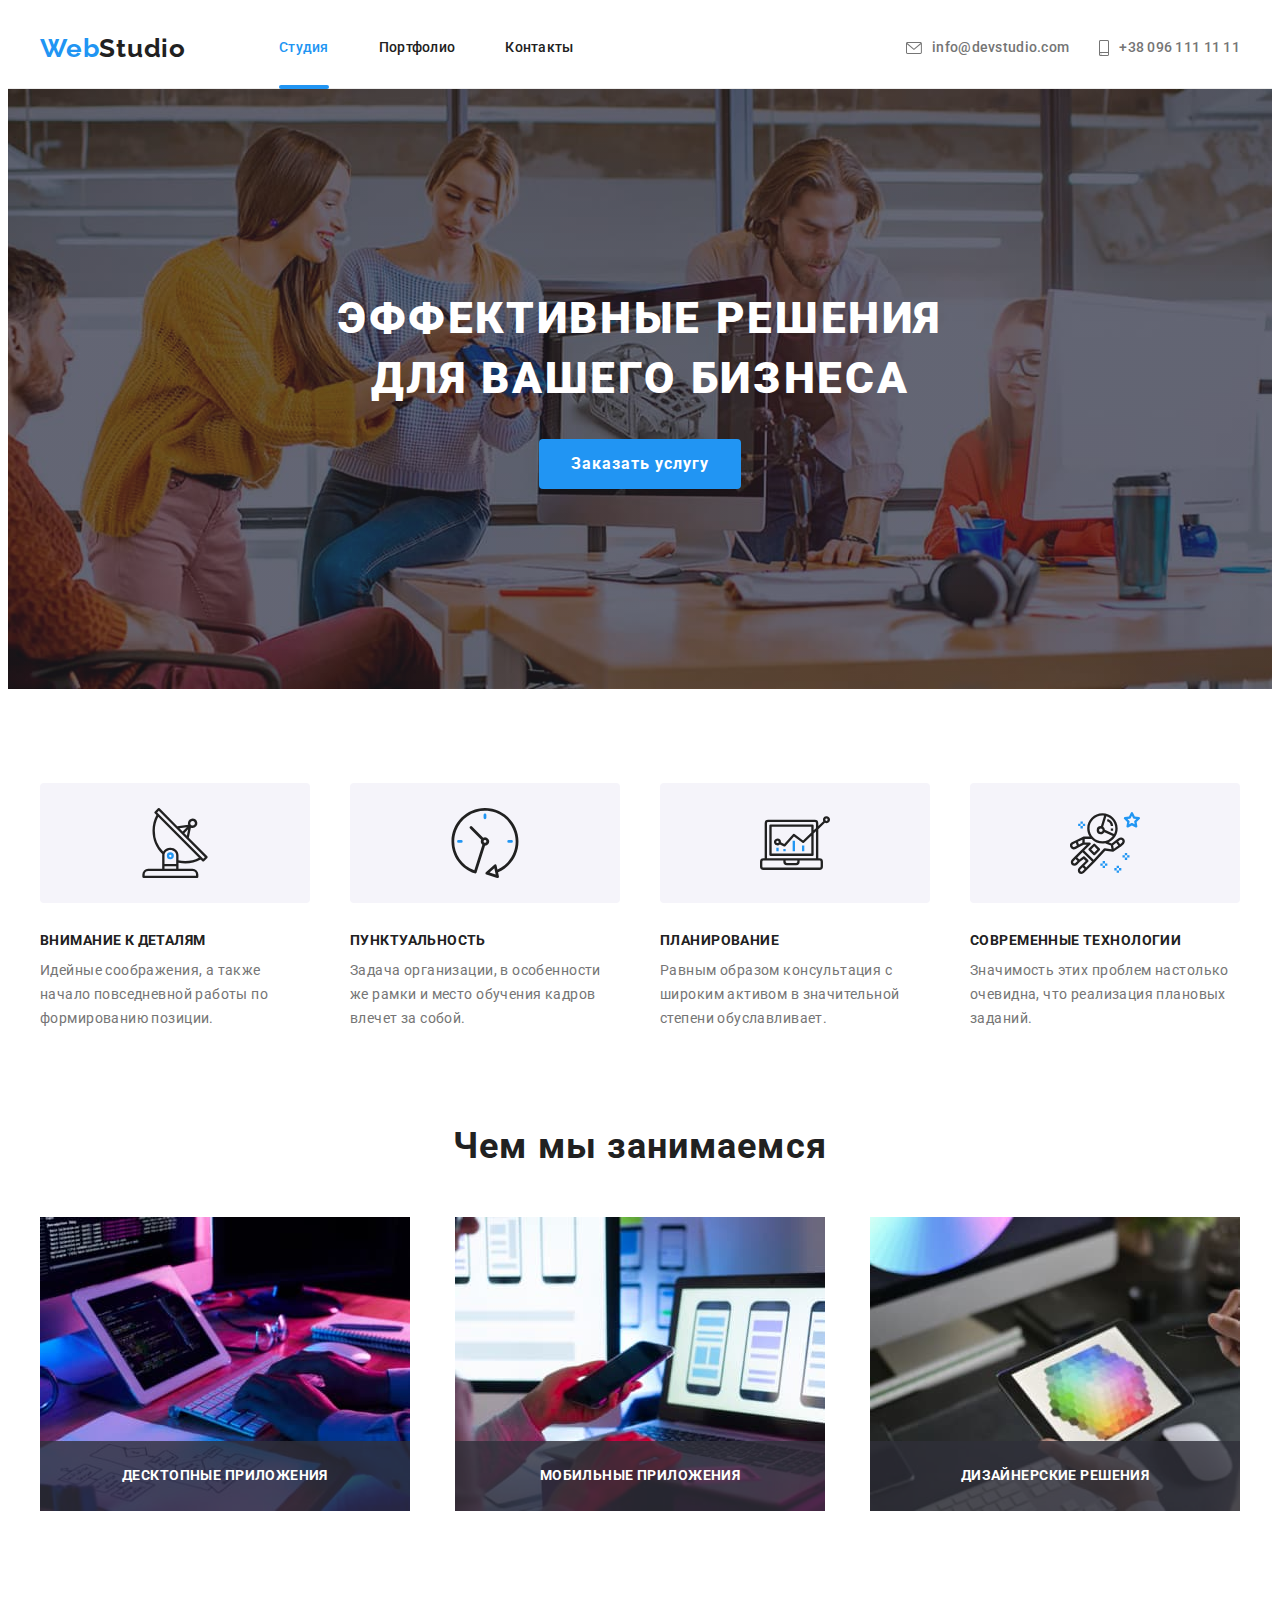
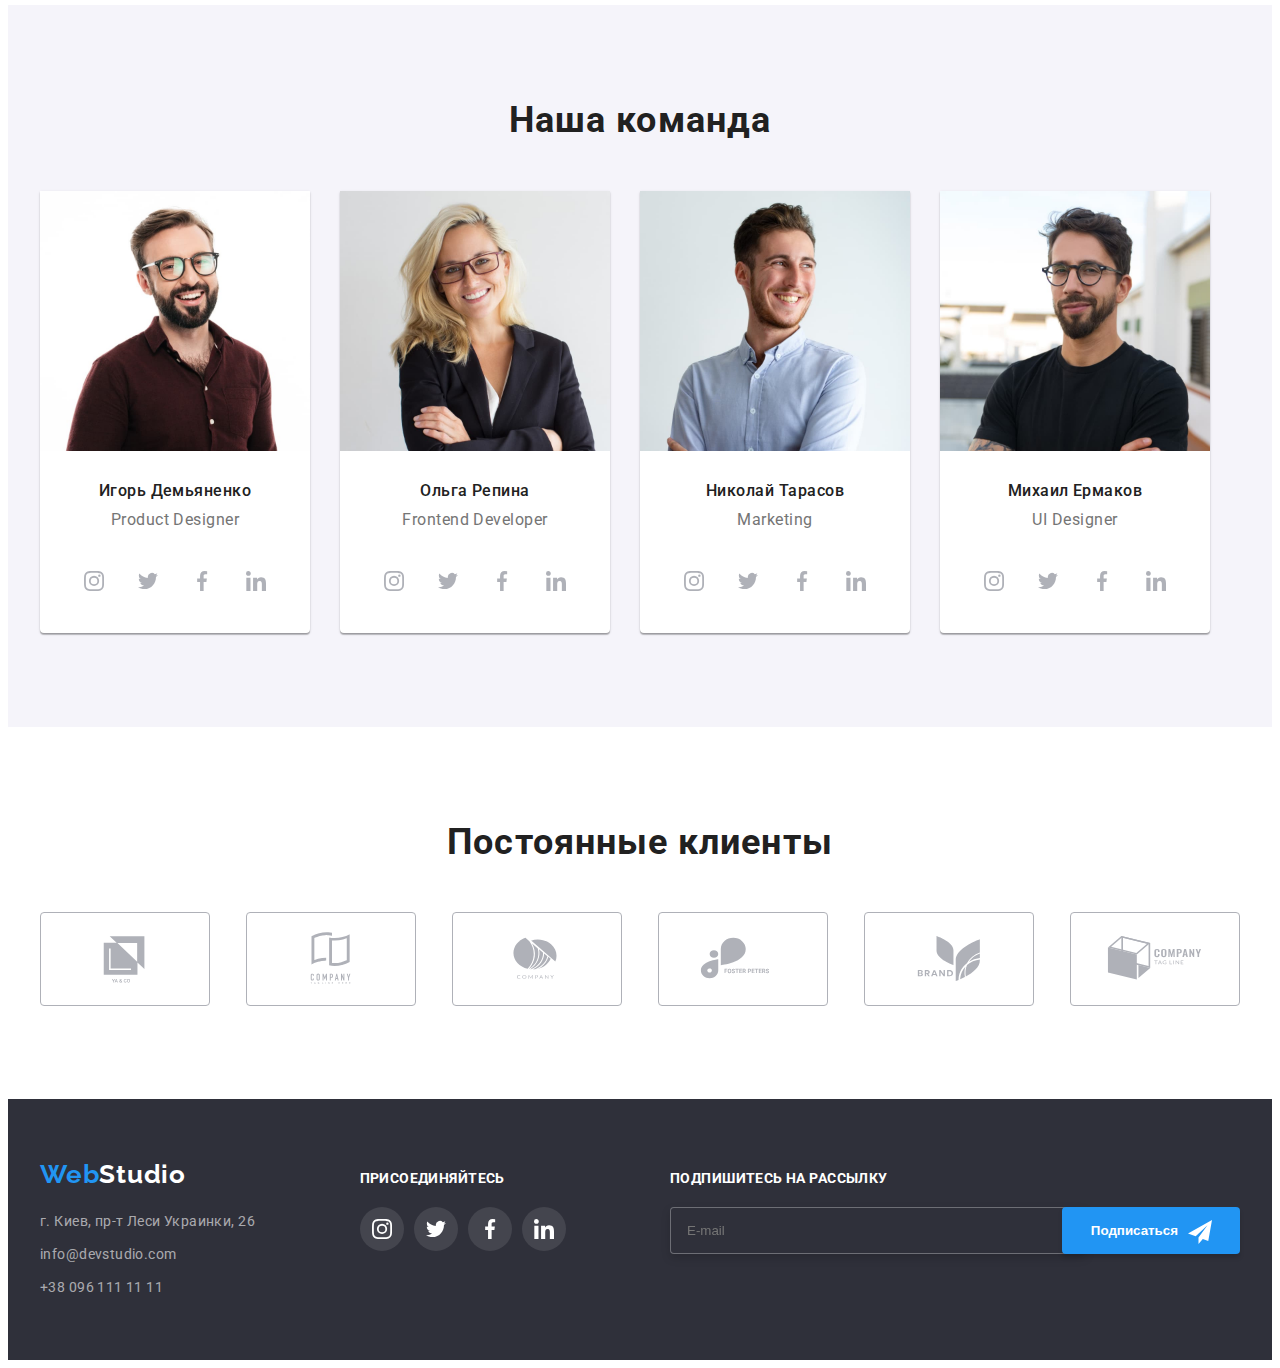
==== index.html @ b19ffd32 "часть дз-7 html в бэм" ====
<!DOCTYPE html>
<html lang="ru">
  <head>
    <meta charset="UTF-8" />
    <meta http-equiv="X-UA-Compatible" content="IE=edge" />
    <meta name="viewport" content="width=device-width, initial-scale=1.0" />
    <link rel="preconnect" href="https://fonts.googleapis.com" />
    <link rel="preconnect" href="https://fonts.gstatic.com" crossorigin />
    <link
      href="https://fonts.googleapis.com/css2?family=Raleway:wght@700&family=Roboto:wght@400;500;700;900&display=swap"
      rel="stylesheet"
    />
    <title>goit-markup-hw-06</title>
    <link
      rel="stylesheet"
      href="https://cdnjs.cloudflare.com/ajax/libs/modern-normalize/1.1.0/modern-normalize.min.css"
      integrity="sha512-wpPYUAdjBVSE4KJnH1VR1HeZfpl1ub8YT/NKx4PuQ5NmX2tKuGu6U/JRp5y+Y8XG2tV+wKQpNHVUX03MfMFn9Q=="
      crossorigin="anonymous"
      referrerpolicy="no-referrer"
    />
    <link rel="stylesheet" href="./css/style.css" />
  </head>
  <body class="site-body">
    <header class="page-header">
      <div class="container page-header__container">
        <nav class="nav">
          <a class="logo link-style" href="./index.html">
            <span class="logo__text">Web</span>Studio</a
          >
          <ul class="nav__list list-style">
            <li class="nav__item">
              <a
                class="nav__link link-style nav__link--current"
                href="./index.html"
                >Студия</a
              >
            </li>
            <li class="nav__item">
              <a class="nav__link link-style" href="./portfolio.html"
                >Портфолио</a
              >
            </li>
            <li class="nav__item">
              <a class="nav__link link-style" href="#">Контакты</a>
            </li>
          </ul>
        </nav>
        <ul class="nav__list list-style nav-contacts">
          <li class="nav-contacts__item">
            <a
              class="nav-contacts__link link-style"
              href="mailto:info@devstudio.com"
              ><svg class="nav-contacts__icon" width="16" height="12">
                <use href="./images/icons.svg#envelope"></use></svg
              >info@devstudio.com</a
            >
          </li>
          <li class="nav-contacts__item">
            <a class="nav-contacts__link link-style" href="tel:+380961111111"
              ><svg class="nav-contacts__icon" width="10" height="16">
                <use href="./images/icons.svg#smartphone"></use></svg
              >+38 096 111 11 11</a
            >
          </li>
        </ul>
      </div>
    </header>
    <main>
      <!-- hero -->
      <section class="hero">
        <div class="container">
          <h1 class="hero__title">эффективные решения для вашего бизнеса</h1>
          <button class="hero__button" type="button" data-modal-open>
            Заказать услугу
          </button>
        </div>
      </section>
      <!-- чем мы занимаемся -->
      <section class="work">
        <div class="container">
          <h2 hidden>Наши преимущества</h2>
          <ul class="work__list list-style">
            <li class="work__item">
              <div class="work__wrapper">
                <svg width="70" height="70">
                  <use href="./images/icons.svg#antenna"></use>
                </svg>
              </div>
              <h3 class="work__title">Внимание к деталям</h3>
              <p class="work__subtitle">
                Идейные соображения, а также начало повседневной работы по
                формированию позиции.
              </p>
            </li>
            <li class="work__item">
              <div class="work__wrapper">
                <svg width="70" height="70">
                  <use href="./images/icons.svg#clock"></use>
                </svg>
              </div>
              <h3 class="work__title">Пунктуальность</h3>
              <p class="work__subtitle">
                Задача организации, в особенности же рамки и место обучения
                кадров влечет за собой.
              </p>
            </li>
            <li class="work__item">
              <div class="work__wrapper">
                <svg width="70" height="70">
                  <use href="./images/icons.svg#diagram"></use>
                </svg>
              </div>
              <h3 class="work__title">Планирование</h3>
              <p class="work__subtitle">
                Равным образом консультация с широким активом в значительной
                степени обуславливает.
              </p>
            </li>
            <li class="work__item">
              <div class="work__wrapper">
                <svg width="70" height="70">
                  <use href="./images/icons.svg#astronaut"></use>
                </svg>
              </div>
              <h3 class="work__title">Современные технологии</h3>
              <p class="work__subtitle">
                Значимость этих проблем настолько очевидна, что реализация
                плановых заданий.
              </p>
            </li>
          </ul>
        </div>
      </section>
      <!-- спецификация -->
      <section class="specification">
        <div class="container">
          <h2 class="specification__title">Чем мы занимаемся</h2>
          <ul class="specification__list list-style">
            <li class="specification__item">
              <img class="picture"
                src="./images/what-are-we-doing-1.jpg"
                alt="рабочий-процесс-1"
              />
              <div class="specification__holder">
                <h3 class="specification__desc">Десктопные приложения</h3>
              </div>
            </li>
            <li class="specification__item">
              <img class="picture"
                src="./images/what-are-we-doing-2.jpg"
                alt="рабочий-процесс-2"
              />
              <div class="specification__holder">
                <h3 class="specification__desc">Мобильные приложения</h3>
              </div>
            </li>
            <li class="specification__item">
              <img class="picture"
                src="./images/what-are-we-doing-3.jpg"
                alt="рабочий-процесс-3"
              />
              <div class="specification__holder">
                <h3 class="specification__desc">Дизайнерские решения</h3>
              </div>
            </li>
          </ul>
        </div>
      </section>
      <!-- наша команда -->
      <section class="team">
        <div class="container">
          <h2 class="team__title">Наша команда</h2>
          <ul class="team__list list-style">
            <li class="team__item">
              <div class="employee-card">
                <img class="picture" src="./images/our-team-1.jpg" alt="сотрудник-1" />
                <h3 class="employee__title">Игорь Демьяненко</h3>
                <p class="employee__desc" lang="en">Product Designer</p>
                <ul class="social employee-card__social list-style">
                  <li class="social__box">
                    <a class="social__link" href="#">
                      <svg class="social__icon" width="20" height="20">
                        <use href="./images/icons.svg#instagram"></use>
                      </svg>
                    </a>
                  </li>
                  <li class="social__box">
                    <a class="social__link" href="">
                      <svg class="social__icon" width="20" height="20">
                        <use href="./images/icons.svg#twitter"></use>
                      </svg>
                    </a>
                  </li>
                  <li class="social__box">
                    <a class="social__link" href="">
                      <svg class="social__icon" width="20" height="20">
                        <use href="./images/icons.svg#facebook"></use>
                      </svg>
                    </a>
                  </li>
                  <li class="social__box">
                    <a class="social__link" href="">
                      <svg class="social__icon" width="20" height="20">
                        <use href="./images/icons.svg#linkedin"></use>
                      </svg>
                    </a>
                  </li>
                </ul>
              </div>
            </li>
            <li class="team__item">
              <div class="employee-card">
                <img class="picture" src="./images/our-team-2.jpg" alt="сотрудник-2" />
                <h3 class="employee__title">Ольга Репина</h3>
                <p class="employee__desc" lang="en">Frontend Developer</p>
                <ul class="social employee-card__social list-style">
                  <li class="social__box">
                    <a class="social__link" href="#">
                      <svg class="social__icon" width="20" height="20">
                        <use href="./images/icons.svg#instagram"></use>
                      </svg>
                    </a>
                  </li>
                  <li class="social__box">
                    <a class="social__link" href="">
                      <svg class="social__icon" width="20" height="20">
                        <use href="./images/icons.svg#twitter"></use>
                      </svg>
                    </a>
                  </li>
                  <li class="social__box">
                    <a class="social__link" href="">
                      <svg class="social__icon" width="20" height="20">
                        <use href="./images/icons.svg#facebook"></use>
                      </svg>
                    </a>
                  </li>
                  <li class="social__box">
                    <a class="social__link" href="">
                      <svg class="social__icon" width="20" height="20">
                        <use href="./images/icons.svg#linkedin"></use>
                      </svg>
                    </a>
                  </li>
                </ul>
              </div>
            </li>
            <li class="team__item">
              <div class="employee-card">
                <img class="picture" src="./images/our-team-3.jpg" alt="сотрудник-3" />
                <h3 class="employee__title">Николай Тарасов</h3>
                <p class="employee__desc" lang="en">Marketing</p>
                <ul class="social employee-card__social list-style">
                  <li class="social__box">
                    <a class="social__link" href="#">
                      <svg class="social__icon" width="20" height="20">
                        <use href="./images/icons.svg#instagram"></use>
                      </svg>
                    </a>
                  </li>
                  <li class="social__box">
                    <a class="social__link" href="">
                      <svg class="social__icon" width="20" height="20">
                        <use href="./images/icons.svg#twitter"></use>
                      </svg>
                    </a>
                  </li>
                  <li class="social__box">
                    <a class="social__link" href="">
                      <svg class="social__icon" width="20" height="20">
                        <use href="./images/icons.svg#facebook"></use>
                      </svg>
                    </a>
                  </li>
                  <li class="social__box">
                    <a class="social__link" href="">
                      <svg class="social__icon" width="20" height="20">
                        <use href="./images/icons.svg#linkedin"></use>
                      </svg>
                    </a>
                  </li>
                </ul>
              </div>
            </li>
            <li class="team__item">
              <div class="employee-card">
                <img class="picture" src="./images/our-team-4.jpg" alt="сотрудник-4" />
                <h3 class="employee__title">Михаил Ермаков</h3>
                <p class="employee__desc" lang="en">UI Designer</p>
                <ul class="social employee-card__social list-style">
                  <li class="social__box">
                    <a class="social__link" href="#">
                      <svg class="social__icon" width="20" height="20">
                        <use href="./images/icons.svg#instagram"></use>
                      </svg>
                    </a>
                  </li>
                  <li class="social__box">
                    <a class="social__link" href="">
                      <svg class="social__icon" width="20" height="20">
                        <use href="./images/icons.svg#twitter"></use>
                      </svg>
                    </a>
                  </li>
                  <li class="social__box">
                    <a class="social__link" href="">
                      <svg class="social__icon" width="20" height="20">
                        <use href="./images/icons.svg#facebook"></use>
                      </svg>
                    </a>
                  </li>
                  <li class="social__box">
                    <a class="social__link" href="">
                      <svg class="social__icon" width="20" height="20">
                        <use href="./images/icons.svg#linkedin"></use>
                      </svg>
                    </a>
                  </li>
                </ul>
              </div>
            </li>
          </ul>
        </div>
      </section>
      <section class="clients">
        <div class="container">
          <h2 class="clients__title">Постоянные клиенты</h2>
          <ul class="clients__list list-style">
            <li class="clients__logo">
              <a href="" class="clients__link link">
                <svg width="106" height="60">
                  <use href="./images/icons.svg#Logo-ya_and_co"></use>
                </svg>
              </a>
            </li>
            <li class="clients__logo">
              <a href="" class="clients__link link">
                <svg width="106" height="60">
                  <use href="./images/icons.svg#Logo-tagline_here"></use>
                </svg>
              </a>
            </li>
            <li class="clients__logo">
              <a href="" class="clients__link link">
                <svg width="106" height="60">
                  <use href="./images/icons.svg#Logo-company"></use>
                </svg>
              </a>
            </li>
            <li class="clients__logo">
              <a href="" class="clients__link link">
                <svg width="106" height="60">
                  <use href="./images/icons.svg#Logo-foster_peters"></use>
                </svg>
              </a>
            </li>
            <li class="clients__logo">
              <a href="" class="clients__link link">
                <svg width="106" height="60">
                  <use href="./images/icons.svg#Logo-brand"></use>
                </svg>
              </a>
            </li>
            <li class="clients__logo">
              <a href="" class="clients__link link">
                <svg width="106" height="60">
                  <use href="./images/icons.svg#Logo-tag_line"></use>
                </svg>
              </a>
            </li>
          </ul>
        </div>
      </section>
    </main>
    <footer class="page-footer">
      <div class="container">
        <ul class="footer-list-grid list-style">
          <li>
            <a
              class="logo page-footer__logo logo--color-white link-style"
              href="./index.html"
              ><span class="logo__text">Web</span>Studio</a
            >
            <address>
              <ul class="contact-inform list-style">
                <li class="contact-inform__item">
                  <a class="contact-inform__link link-style" href="#"
                    >г. Киев, пр-т Леси Украинки, 26</a
                  >
                </li>
                <li class="contact-inform__item">
                  <a
                    class="contact-inform__link link-style"
                    href="mailto:info@devstudio.com"
                    >info@devstudio.com</a
                  >
                </li>
                <li class="contact-inform__item">
                  <a
                    class="contact-inform__link link-style"
                    href="tel:+380961111111"
                    >+38 096 111 11 11</a
                  >
                </li>
              </ul>
            </address>
          </li>
          <li>
            <div class="social-cell">
              <div class="social-cell__desc">Присоединяйтесь</div>
              <ul class="social list-style">
                <li class="social__item">
                  <a
                    href=""
                    class="social__link social__icon--color-hover link-style"
                  >
                    <svg class="social__icon" width="20" height="20">
                      <use href="./images/icons.svg#instagram"></use>
                    </svg>
                  </a>
                </li>
                <li class="social__item">
                  <a
                    href=""
                    class="social__link social__icon--color-hover link-style"
                  >
                    <svg class="social__icon" width="20" height="20">
                      <use href="./images/icons.svg#twitter"></use>
                    </svg>
                  </a>
                </li>
                <li class="social__item">
                  <a
                    href=""
                    class="social__link social__icon--color-hover link-style"
                  >
                    <svg class="social__icon" width="20" height="20">
                      <use href="./images/icons.svg#facebook"></use>
                    </svg>
                  </a>
                </li>
                <li class="social__item">
                  <a
                    href=""
                    class="social__link social__icon--color-hover link-style"
                  >
                    <svg class="social__icon" width="20" height="20">
                      <use href="./images/icons.svg#linkedin"></use>
                    </svg>
                  </a>
                </li>
              </ul>
            </div>
          </li>
          <li>
            <div class="subscribe-news">
              <div class="subscribe-news__desc">Подпишитесь на рассылку</div>
              <form class="form subscribe-news__form" autocomplete="off">
                <div class="form__thumb">
                  <input
                    class="form__field"
                    type="email"
                    name="email"
                    id="user-email"
                    placeholder="E-mail"
                  />
                  <label for="user-email"></label>
                </div>
                <button class="form__btn" type="submit">
                  Подписаться
                  <svg class="form__icon" width="24" height="24">
                    <use href="./images/icons.svg#icon-send"></use>
                  </svg>
                </button>
              </form>
            </div>
          </li>
        </ul>
      </div>
    </footer>
    <div class="backdrop is-hidden" data-modal>
      <div class="modal">
        <button class="btn modal__btn" type="button" data-modal-close>
          <svg class="btn__icon">
            <use href="./images/icons.svg#vector"></use>
          </svg>
        </button>
        <form>
          <h2 class="modal__title">Оставьте свои данные, мы вам перезвоним</h2>
          <div class="modal__thumb">
            <input
              class="modal__field"
              id="user-name"
              type="text"
              name="user-name"
            />
            <label class="modal__label" for="user-name"
              >Имя<svg class="modal__icon" width="18" height="18">
                <use href="./images/icons.svg#icon-for-user-name"></use></svg
            ></label>
          </div>
          <div class="modal__thumb">
            <input
              class="modal__field"
              id="namber-tel"
              type="tel"
              name="namber-tel"
            />
            <label class="modal__label" for="namber-tel"
              >Телефон<svg class="modal__icon" width="18" height="18">
                <use href="./images/icons.svg#icon-phone"></use></svg
            ></label>
          </div>
          <div class="modal__thumb">
            <input
              class="modal__field"
              id="email-post"
              type="email"
              name="email-post"
            />
            <label class="modal__label" for="email-post"
              >Почта<svg class="modal__icon" width="18" height="18">
                <use href="./images/icons.svg#user-email"></use></svg
            ></label>
          </div>
          <div class="modal__thumb">
            <textarea
              class="modal__textarea"
              name="user-review"
              id="user-review"
              placeholder="Введите текст"
            ></textarea>
            <label class="modal__label" for="user-review">Комментарий</label>
          </div>
          <div class="signing-agreement">
            <input
              class="signing-agreement__field visually-hidden"
              type="checkbox"
              name="agreement"
              value="agreement"
              id="agreement"
            />
            <label class="signing-agreement__label" for="agreement">
              <svg class="signing-agreement__icon" width="16" height="15">
                <use href="./images/icons.svg#icon-check"></use></svg
              >Соглашаюсь с рассылкой и принимаю
              <a class="signing-agreement__link" href="./index.html"
                >Условия договора</a
              >
            </label>
          </div>
          <div class="modal__row">
            <button class="btn-submit" type="submit">Отправить</button>
          </div>
        </form>
      </div>
    </div>
    <script src="./js/modal.js"></script>
  </body>
</html>
---- css/style.css ----
:root {
  --secondary-font-color: #ffffff;
  --link-font-color: #afb1b8;
  --primary-font-color: #212121;
  --secondary-color-interactive-elements: #2195f3;
  --additional-font-color: #757575;
  --primary-background-color: #ffffff;
  --hero-background-color: #2f303a;
  --footer-background-color: #2f303a;
  --mane-background-secondary-color: #f5f4fa;
}

.site-body {
  font-family: "roboto", "sans-serif";
  color: var(--primary-font-color);
}
.picture {
  display: block;
  width: 100%;
  height: auto;
}

.list-style {
  list-style: none;
  margin: 0;
  padding-left: 0;
}
.link-style {
  color: var(--primary-font-color);
  text-decoration: none;
  font-style: normal;
}
.container {
  max-width: 1200px;
  padding: 0 15px 0 15px;
  margin: 0 auto 0 auto;
}
.visually-hidden {
  position: absolute;
  white-space: nowrap;
  width: 1px;
  height: 1px;
  overflow: hidden;
  border: 0;
  padding: 0;
  clip: rect(0 0 0 0);
  clip-path: inset(50%);
  margin: -1px;
}
/*-------------------- шапка сайта ------------------*/
.page-header {
  background-color: var(--primary-background-color);
  border-bottom: 1px solid #ececec;
}
.page-header__container {
  display: flex;
  align-items: center;
}
.nav {
  display: flex;
  align-items: center;
  margin: 0 auto 0 0;
}
.logo {
  font-family: "Raleway";
  font-weight: 700;
  font-size: 26px;
  line-height: 1.19;
  letter-spacing: 0.03em;
  margin: 0 93px 0 0;
}
.logo__text {
  color: var(--secondary-color-interactive-elements);
}
.nav__list {
  display: flex;
}
.nav__item {
  margin: 0 50px 0 0;
}
.nav-item:last-child {
  margin: 0;
}
.nav__link {
  display: block;
  font-weight: 500;
  font-size: 14px;
  line-height: 1.14;
  letter-spacing: 0.02em;
  padding: 32px 0 32px 0;
  transition: color 250ms cubic-bezier(0.4, 0, 0.2, 1);
}
.nav__link:hover,
.nav__link:focus {
  color: var(--secondary-color-interactive-elements);
}
.nav__link--current {
  position: relative;
  color: var(--secondary-color-interactive-elements);
}
.nav__link--current::after {
  display: block;
  content: "";
  position: absolute;
  bottom: -1px;
  left: 0;
  width: 100%;
  height: 4px;
  border-radius: 2px;
  background-color: var(--secondary-color-interactive-elements);
}
.nav-contacts__item {
  color: var(--additional-font-color);
  margin: 0 30px 0 0;
  cursor: pointer;
}
.nav-contacts__item:last-child {
  margin: 0;
}
.nav-contacts__link {
  display: flex;
  align-items: center;
  color: currentColor;
  fill: currentColor;
  font-weight: 500;
  font-size: 14px;
  line-height: 1.14;
  letter-spacing: 0.02em;
  padding: 32px 0 32px 0;
  transition: color 250ms cubic-bezier(0.4, 0, 0.2, 1);
}
.nav-contacts__link:hover,
.nav-contacts__link:focus {
  color: var(--secondary-color-interactive-elements);
}
.nav-contacts__icon {
  display: block;
  fill: currentColor;
  margin: 0 10px 0 0;
}
/*-------------------- hero ------------------*/

.hero {
  margin: 0 auto;
  max-width: 1600px;
  color: var(--secondary-font-color);
  background-color: var(--hero-background-color);
  background-image: linear-gradient(
      to right,
      rgba(47, 48, 58, 0.4),
      rgba(47, 48, 58, 0.4)
    ),
    url(../images/header-Img.jpg);
  background-position: center;
  padding: 200px 0 200px 0;
  text-align: center;
}
.hero__title {
  font-weight: 900;
  font-size: 44px;
  line-height: 1.36;
  letter-spacing: 0.06em;
  text-transform: uppercase;
  max-width: 696px;
  margin: 0 auto 30px auto;
}
.hero__button {
  color: var(--secondary-font-color);
  background-color: var(--secondary-color-interactive-elements);
  font-family: inherit;
  font-weight: 700;
  font-size: 16px;
  line-height: 1.88;
  text-align: center;
  letter-spacing: 0.06em;
  cursor: pointer;
  display: inline-block;
  min-height: 50px;
  padding: 10px 32px 10px 32px;
  border: var(--secondary-color-interactive-elements);
  border-radius: 4px;
}
/*-------------------- work ------------------*/
.work {
  padding: 94px 0 94px 0;
}
.work__list {
  display: flex;
  justify-content: space-between;
}
.work__item {
  width: 270px;
}
.work__wrapper {
  display: flex;
  justify-content: center;
  align-items: center;
  background-color: var(--mane-background-secondary-color);
  width: 270px;
  height: 120px;
  border-radius: 4px;
  margin: 0 0 30px 0;
}
.work__title {
  font-size: 14px;
  line-height: 1.14;
  letter-spacing: 0.03em;
  text-transform: uppercase;
  margin: 0 0 10px 0;
}
.work__subtitle {
  color: var(--additional-font-color);
  font-size: 14px;
  line-height: 1.71;
  letter-spacing: 0.03em;
  margin: 0;
}
/*-------------------- specification ------------------*/
.specification {
  padding: 0 0 94px 0;
}

.specification__title {
  font-size: 36px;
  line-height: 1.17;
  text-align: center;
  letter-spacing: 0.03em;
  margin: 0 0 50px 0;
}
.specification__list {
  display: flex;
  justify-content: space-between;
}
.specification__item {
  position: relative;
}
.specification__holder {
  display: flex;
  justify-content: center;
  align-items: center;
  position: absolute;
  bottom: 0;
  left: 0;
  width: 100%;
  height: 70px;
  background-color: rgba(47, 48, 58, 0.8);
}
.specification__desc {
  margin: 0;
  font-size: 14px;
  line-height: 1.14;
  text-align: center;
  letter-spacing: 0.03em;
  text-transform: uppercase;
  color: var(--secondary-font-color);
}
/*-------------------- team ------------------*/
.team {
  background-color: var(--mane-background-secondary-color);
  padding: 94px 0 94px 0;
}
.team__title {
  font-size: 36px;
  line-height: 1.17;
  text-align: center;
  letter-spacing: 0.03em;
  margin: 0 0 50px 0;
}
.team__list {
  display: flex;
}
.team__item {
  margin: 0 30px 0 0;
}
.team__item:last-child {
  margin: 0;
}
.employee-card {
  background-color: var(--primary-background-color);
  max-width: 270px;
  box-shadow: 0px 1px 3px rgba(0, 0, 0, 0.12), 0px 1px 1px rgba(0, 0, 0, 0.14),
    0px 2px 1px rgba(0, 0, 0, 0.2);
  border-radius: 0px 0px 4px 4px;
}
.employee__title {
  font-weight: 500;
  font-size: 16px;
  line-height: 1.19;
  text-align: center;
  letter-spacing: 0.03em;
  margin: 0 0 10px 0;
  padding: 30px 0 0 0;
}
.employee__desc {
  color: var(--additional-font-color);
  font-size: 16px;
  line-height: 1.19;
  text-align: center;
  letter-spacing: 0.03em;
  margin: 0;
  padding: 0 0 30px 0;
}
.employee-card__social {
  justify-content: center;
  align-items: center;
  display: flex;
  padding: 0 0 30px 0;
}
.social__box {
  justify-content: center;
  align-items: center;
  display: flex;
  margin: 0 10px 0 0;
  width: 44px;
  height: 44px;
  border-radius: 50%;
}
.social__box:last-child {
  margin: 0;
}
.social__link {
  fill: var(--link-font-color);
  width: 100%;
  height: 100%;
  display: flex;
  align-items: center;
  justify-content: center;
  border-radius: 50%;
  transition: fill 250ms cubic-bezier(0.4, 0, 0.2, 1),
    background-color 250ms cubic-bezier(0.4, 0, 0.2, 1);
}
.social__link:hover,
.social__link:focus {
  fill: var(--secondary-font-color);
  background-color: var(--secondary-color-interactive-elements);
}
.social__icon {
  display: block;
}
.social__icon--color-hover {
  fill: var(--secondary-font-color);
  background-color: rgba(255, 255, 255, 0.1);
}
/*-------------------- clients ------------------*/
.clients {
  padding: 94px 0 94px 0;
}
.clients__title {
  font-size: 36px;
  line-height: 1.17;
  text-align: center;
  letter-spacing: 0.03em;
  margin: 0 0 50px 0;
}
.clients__list {
  display: flex;
  justify-content: space-between;
  align-items: center;
}
.clients__logo {
  display: flex;
  justify-content: center;
  align-items: center;
  width: 170px;
  height: 92px;
}
.clients__link {
  display: flex;
  justify-content: center;
  align-items: center;
  width: 100%;
  height: 100%;
  fill: var(--link-font-color);
  border: 1px solid var(--link-font-color);
  border-radius: 4px;
  transition: fill 250ms cubic-bezier(0.4, 0, 0.2, 1),
    border-color 250ms cubic-bezier(0.4, 0, 0.2, 1);
}
.clients__link:hover,
.clients__link:focus {
  fill: var(--secondary-color-interactive-elements);
  border-color: var(--secondary-color-interactive-elements);
}
/*-------------------- footer ------------------*/

.page-footer {
  background-color: var(--footer-background-color);
  padding: 60px 0 60px 0;
}
.footer-list-grid {
  display: flex;
  justify-content: space-between;
  align-items: baseline;
}
.page-footer__logo {
  display: inline-block;
  margin: 0 0 20px 0;
}
.logo--color-white {
  color: var(--secondary-font-color);
}
.contact-inform__item {
  margin: 0 0 9px 0;
}
.contact-inform__item:last-child {
  margin: 0;
}

.contact-inform__link {
  color: rgba(255, 255, 255, 0.6);
  font-family: inherit;
  font-weight: 400;
  font-size: 14px;
  line-height: 1.71;
  letter-spacing: 0.03em;
  transition: color 250ms cubic-bezier(0.4, 0, 0.2, 1);
}
.contact-inform__link:hover,
.contact-inform__link:focus {
  color: var(--secondary-color-interactive-elements);
}
.social-cell__desc {
  display: block;
  font-weight: 700;
  font-size: 14px;
  line-height: 1.14;
  letter-spacing: 0.03em;
  text-transform: uppercase;
  text-align: left;
  margin: 0 0 20px 0;
  color: var(--secondary-font-color);
}
.social {
  display: flex;
}
.social__item {
  justify-content: center;
  align-items: center;
  display: flex;
  margin: 0 10px 0 0;
  width: 44px;
  height: 44px;
}
.social__item:last-child {
  margin: 0;
}
.subscribe-news__desc {
  display: block;
  font-weight: 700;
  font-size: 14px;
  line-height: 1.14;
  letter-spacing: 0.03em;
  text-transform: uppercase;
  text-align: left;
  margin: 0 0 20px 0;
  color: var(--secondary-font-color);
}
.subscribe-news__form {
  justify-content: space-between;
  display: flex;
  width: 570px;
}
.form__thumb {
  position: relative;
  width: 100%;
  margin: 0 10px 0 0;
}
.form__field {
  width: 100%;
  padding: 15px 16px 15px 16px;
  color: var(--secondary-font-color);
  background-color: var(--footer-background-color);
  border: 1px solid rgba(255, 255, 255, 0.3);
  filter: drop-shadow(0px 4px 4px rgba(0, 0, 0, 0.15));
  border-radius: 4px;
}
.form__btn {
  position: relative;
  font-weight: 700;
  line-height: 1.88;
  padding: 10px 62px 10px 29px;
  cursor: pointer;
  color: var(--secondary-font-color);
  background-color: var(--secondary-color-interactive-elements);
  box-shadow: 0px 4px 4px rgba(0, 0, 0, 0.15);
  border: var(--secondary-color-interactive-elements);
  border-radius: 4px;
}
.form__icon {
  position: absolute;
  margin-left: 10px;
  top: 13px;
  right: 28px;
}
/*-------------------- portfolio ------------------*/
.product-grid {
  padding: 94px 0 94px 0;
}
.product-navigation {
  display: flex;
  justify-content: center;
  margin: 0 0 50px 0;
}
.product-navigation__item {
  margin: 0 8px 0 0;
}
.product-navigation__itemt:last-child {
  margin: 0;
}
.product-navigation__btn {
  display: block;
  font-family: inherit;
  font-weight: 500;
  font-size: 16px;
  line-height: 1.62;
  text-align: center;
  letter-spacing: 0.03em;
  cursor: pointer;
  padding: 6px 22px 6px 22px;
  border: var(--mane-background-secondary-color);
  border-radius: 4px;
  transition: color 250ms cubic-bezier(0.4, 0, 0.2, 1),
    background-color 250ms cubic-bezier(0.4, 0, 0.2, 1),
    box-shadow 250ms cubic-bezier(0.4, 0, 0.2, 1);
}
.product-navigation__btn:hover,
.product-navigation__btn:focus {
  color: var(--secondary-font-color);
  background-color: var(--secondary-color-interactive-elements);
  box-shadow: 0px 3px 1px rgba(0, 0, 0, 0.1), 0px 1px 2px rgba(0, 0, 0, 0.08),
    0px 2px 2px rgba(0, 0, 0, 0.12);
}
.card-set {
  display: flex;
  flex-wrap: wrap;
  justify-content: center;
}
.card-set__item {
  width: calc((100% - 2 * 30px) / 3);
  margin: 0 30px 30px 0;
}
.card-set__item:nth-child(3n) {
  margin-right: 0;
}
.card-set__item__link {
  display: block;
  transition: box-shadow 250ms cubic-bezier(0.4, 0, 0.2, 1);
}
.card-set__item__link:hover,
.card-set__item__link:focus {
  box-shadow: 0px 1px 1px rgba(0, 0, 0, 0.12), 0px 4px 4px rgba(0, 0, 0, 0.06),
    1px 4px 6px rgba(0, 0, 0, 0.16);
}
.card-set__overlay {
  position: relative;
  overflow: hidden;
}
.card-set__meta {
  position: absolute;
  bottom: 0;
  left: 0;
  transform: translateY(101%);
  width: 100%;
  height: 100%;
  padding: 63px 24px 63px 24px;
  background-color: rgba(33, 150, 243, 0.9);
  transition: transform 250ms cubic-bezier(0.4, 0, 0.2, 1);
}
.card-set__item__link:hover .card-set__meta {
  transform: translateY(0);
}
.card-set__text {
  margin: 0;
  font-size: 18px;
  line-height: 1.56;
  letter-spacing: 0.03em;
  color: var(--secondary-font-color);
}
.card-set__benefits {
  padding: 20px 24px 20px 24px;
  border-right: 1px solid #eeeeee;
  border-left: 1px solid #eeeeee;
  border-bottom: 1px solid #eeeeee;
}

.card-set__title {
  color: var(--primary-font-color);
  font-size: 18px;
  line-height: 2;
  letter-spacing: 0.06em;
  margin: 0 0 4px 0;
}
.card-set__desc {
  color: var(--additional-font-color);
  font-size: 16px;
  line-height: 1.88;
  letter-spacing: 0.03em;
  margin: 0;
}
/*-------------------- modal ------------------*/
.backdrop {
  position: fixed;
  top: 0;
  left: 0;
  width: 100%;
  height: 100%;
  background-color: rgba(0, 0, 0, 0.2);
  opacity: 1;
  transition: opacity 250ms cubic-bezier(0.4, 0, 0.2, 1);
}
.is-hidden {
  opacity: 0;
  pointer-events: none;
}
.modal {
  position: absolute;
  top: 50%;
  left: 50%;
  padding: 40px 40px 40px 40px;
  transform: translate(-50%, -50%) scale(1);
  color: var(--additional-font-color);
  width: 528px;
  height: 581px;
  font-size: 12px;
  line-height: 1.16;
  letter-spacing: 0.01em;
  background-color: var(--primary-background-color);
  transition: transform 250ms cubic-bezier(0.4, 0, 0.2, 1);
}
.is-hidden .modal {
  transform: translate(-50%, -50%) scale(0.5);
}
.modal__btn {
  position: absolute;
  top: 8px;
  right: 8px;
  width: 30px;
  height: 30px;
  padding: 0;
  border-radius: 50%;
  border: 1px solid rgba(0, 0, 0, 0.1);
  cursor: pointer;
  background-color: var(--primary-background-color);
  transition: fill 250ms cubic-bezier(0.4, 0, 0.2, 1);
}
.modal__btn:focus,
.modal__btn:hover {
  fill: var(--secondary-color-interactive-elements);
}
.btn__icon {
  display: inline-block;
  width: 11px;
  height: 11px;
}
.modal__title {
  font-size: 20px;
  line-height: 1.15;
  text-align: center;
  letter-spacing: 0.03em;
  margin: 0 0 12px 0;
  color: var(--primary-font-color);
}
.modal__thumb {
  display: flex;
  flex-direction: column-reverse;
  position: relative;
  margin: 0 0 10px 0;
}
.modal__thumb:nth-child(6) {
  margin: 0 0 20px 0;
}
.modal__field {
  height: 40px;
  padding: 10px 0 10px 42px;
  border: 1px solid rgba(33, 33, 33, 0.2);
  border-radius: 4px;
  transition: outline 250ms cubic-bezier(0.4, 0, 0.2, 1);
}
.modal__field:focus + .modal__label > .modal__icon,
.modal__field:hover + .modal__label > .modal__icon {
  fill: var(--secondary-color-interactive-elements);
}
.modal__field:focus,
.modal__field:hover {
  border: none;
  outline: 1px solid var(--secondary-color-interactive-elements);
}
.modal__label {
  padding: 0 0 4px 0;
}
.modal__icon {
  position: absolute;
  bottom: 11px;
  left: 12px;
  transition: fill 250ms cubic-bezier(0.4, 0, 0.2, 1);
}
.modal__textarea {
  width: 100%;
  height: 120px;
  font-size: 12px;
  line-height: 1.17;
  letter-spacing: 0.01em;
  padding: 12px 16px 12px 16px;
  resize: none;
  color: rgba(117, 117, 117, 0.5);
  border-color: rgba(33, 33, 33, 0.2);
  border-radius: 4px;
  transition: border 250ms cubic-bezier(0.4, 0, 0.2, 1);
}
.modal__textarea:focus,
.modal__textarea:hover {
  border: 1px solid var(--secondary-color-interactive-elements);
}
.signing-agreement {
  position: relative;
  display: flex;
  justify-content: center;
  align-items: center;
  margin: 0 0 30px 0;
}
.signing-agreement__field {
  margin: 0 8px 0 0;
}
.signing-agreement__field:checked
  + .signing-agreement__label
  > .signing-agreement__icon {
  background-color: var(--secondary-color-interactive-elements);
  border-color: var(--secondary-color-interactive-elements);
}
.signing-agreement__label {
  display: flex;
  align-items: center;
  font-weight: 400;
  font-size: 14px;
  line-height: 1.71;
  letter-spacing: 0.03em;
}
.signing-agreement__icon {
  top: 5px;
  left: 0;
  margin: 0 10px 0 0;
  border: 2px solid var(--primary-font-color);
  border-radius: 2px;
  transition: background-color 250ms cubic-bezier(0.4, 0, 0.2, 1),
    border-color 250ms cubic-bezier(0.4, 0, 0.2, 1);
}
.signing-agreement__link {
  margin: 0 0 0 5px;
  color: var(--secondary-color-interactive-elements);
}
.modal__row {
  max-width: 200px;
  margin: 0 auto 0 auto;
}
.btn-submit {
  padding: 10px 55px 10px 55px;
  font-weight: 700;
  font-size: 16px;
  line-height: 1.88;
  text-align: center;
  letter-spacing: 0.06em;
  cursor: pointer;
  color: var(--secondary-font-color);
  background-color: var(--secondary-color-interactive-elements);
  border: var(--secondary-color-interactive-elements);
  box-shadow: 0px 4px 4px rgba(0, 0, 0, 0.15);
  border-radius: 4px;
}
.btn-submit:focus,
.btn-submit:hover {
  background-color: #188ce8;
}
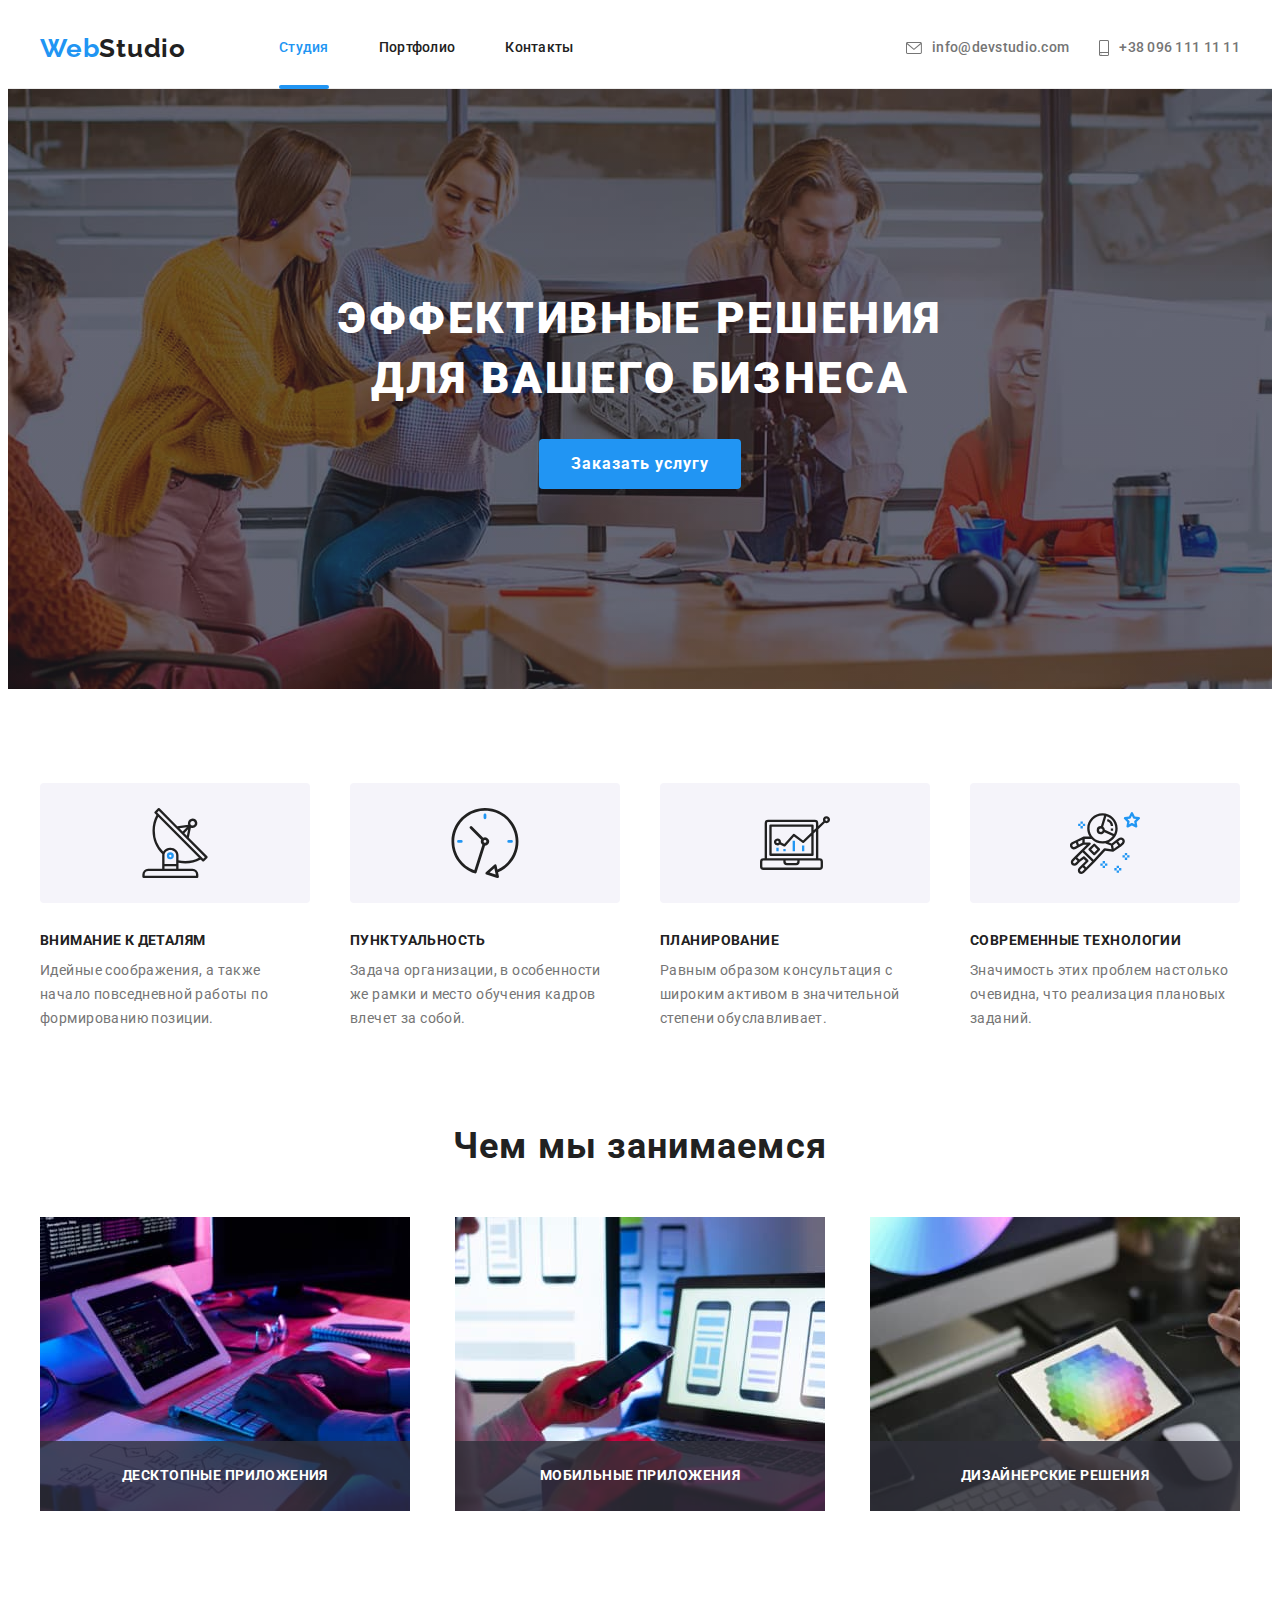
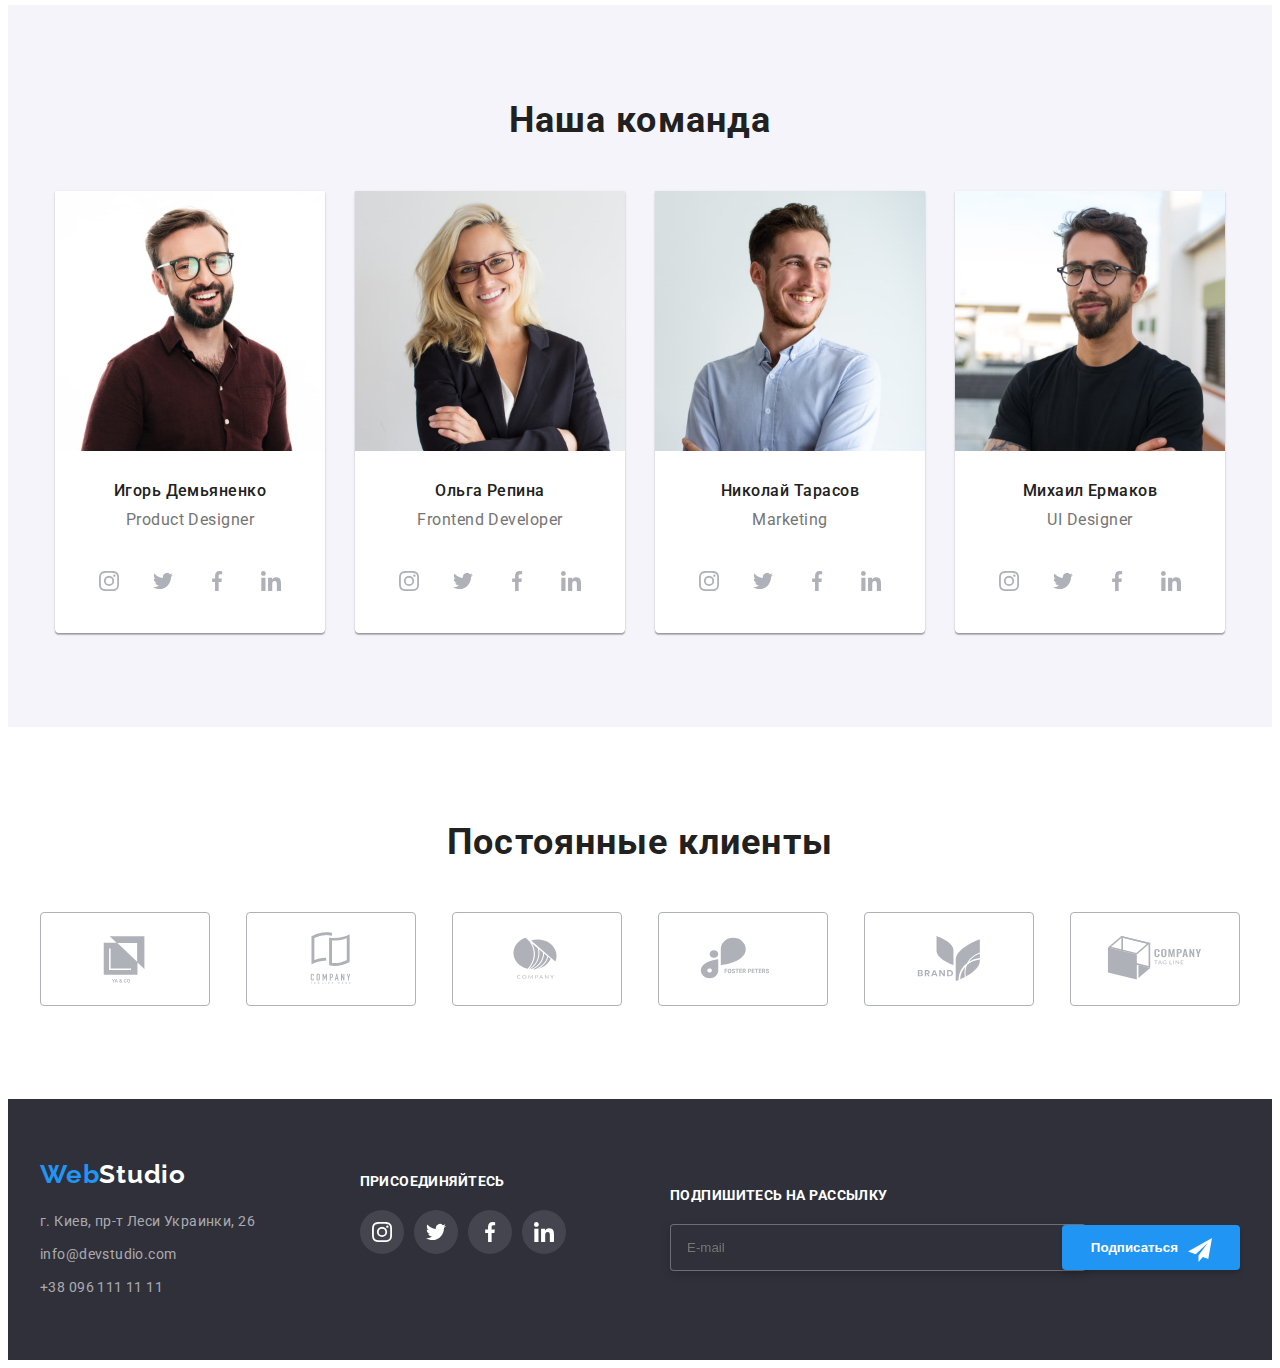
==== commit f7f8ac74: "добавлен sass по дз-7" ====
--- a/index.html
+++ b/index.html
@@ -10,7 +10,7 @@
       href="https://fonts.googleapis.com/css2?family=Raleway:wght@700&family=Roboto:wght@400;500;700;900&display=swap"
       rel="stylesheet"
     />
-    <title>goit-markup-hw-06</title>
+    <title>goit-markup-hw-07</title>
     <link
       rel="stylesheet"
       href="https://cdnjs.cloudflare.com/ajax/libs/modern-normalize/1.1.0/modern-normalize.min.css"
@@ -18,45 +18,39 @@
       crossorigin="anonymous"
       referrerpolicy="no-referrer"
     />
-    <link rel="stylesheet" href="./css/style.css" />
+    <link rel="stylesheet" href="./css/main.min.css" />
   </head>
   <body class="site-body">
     <header class="page-header">
       <div class="container page-header__container">
         <nav class="nav">
-          <a class="logo link-style" href="./index.html">
+          <a class="logo" href="./index.html">
             <span class="logo__text">Web</span>Studio</a
           >
-          <ul class="nav__list list-style">
+          <ul class="nav__list">
             <li class="nav__item">
-              <a
-                class="nav__link link-style nav__link--current"
-                href="./index.html"
+              <a class="nav__link nav__link--current" href="./index.html"
                 >Студия</a
               >
             </li>
             <li class="nav__item">
-              <a class="nav__link link-style" href="./portfolio.html"
-                >Портфолио</a
-              >
+              <a class="nav__link" href="./portfolio.html">Портфолио</a>
             </li>
             <li class="nav__item">
-              <a class="nav__link link-style" href="#">Контакты</a>
+              <a class="nav__link" href="#">Контакты</a>
             </li>
           </ul>
         </nav>
-        <ul class="nav__list list-style nav-contacts">
+        <ul class="nav-contacts">
           <li class="nav-contacts__item">
-            <a
-              class="nav-contacts__link link-style"
-              href="mailto:info@devstudio.com"
+            <a class="nav-contacts__link" href="mailto:info@devstudio.com"
               ><svg class="nav-contacts__icon" width="16" height="12">
                 <use href="./images/icons.svg#envelope"></use></svg
               >info@devstudio.com</a
             >
           </li>
           <li class="nav-contacts__item">
-            <a class="nav-contacts__link link-style" href="tel:+380961111111"
+            <a class="nav-contacts__link" href="tel:+380961111111"
               ><svg class="nav-contacts__icon" width="10" height="16">
                 <use href="./images/icons.svg#smartphone"></use></svg
               >+38 096 111 11 11</a
@@ -79,7 +73,7 @@
       <section class="work">
         <div class="container">
           <h2 hidden>Наши преимущества</h2>
-          <ul class="work__list list-style">
+          <ul class="work__list">
             <li class="work__item">
               <div class="work__wrapper">
                 <svg width="70" height="70">
@@ -135,9 +129,10 @@
       <section class="specification">
         <div class="container">
           <h2 class="specification__title">Чем мы занимаемся</h2>
-          <ul class="specification__list list-style">
+          <ul class="specification__list">
             <li class="specification__item">
-              <img class="picture"
+              <img
+                class="picture"
                 src="./images/what-are-we-doing-1.jpg"
                 alt="рабочий-процесс-1"
               />
@@ -146,7 +141,8 @@
               </div>
             </li>
             <li class="specification__item">
-              <img class="picture"
+              <img
+                class="picture"
                 src="./images/what-are-we-doing-2.jpg"
                 alt="рабочий-процесс-2"
               />
@@ -155,7 +151,8 @@
               </div>
             </li>
             <li class="specification__item">
-              <img class="picture"
+              <img
+                class="picture"
                 src="./images/what-are-we-doing-3.jpg"
                 alt="рабочий-процесс-3"
               />
@@ -170,13 +167,17 @@
       <section class="team">
         <div class="container">
           <h2 class="team__title">Наша команда</h2>
-          <ul class="team__list list-style">
+          <ul class="team__list">
             <li class="team__item">
               <div class="employee-card">
-                <img class="picture" src="./images/our-team-1.jpg" alt="сотрудник-1" />
-                <h3 class="employee__title">Игорь Демьяненко</h3>
-                <p class="employee__desc" lang="en">Product Designer</p>
-                <ul class="social employee-card__social list-style">
+                <img
+                  class="picture"
+                  src="./images/our-team-1.jpg"
+                  alt="сотрудник-1"
+                />
+                <h3 class="employee-card__title">Игорь Демьяненко</h3>
+                <p class="employee-card__desc" lang="en">Product Designer</p>
+                <ul class="social">
                   <li class="social__box">
                     <a class="social__link" href="#">
                       <svg class="social__icon" width="20" height="20">
@@ -210,10 +211,14 @@
             </li>
             <li class="team__item">
               <div class="employee-card">
-                <img class="picture" src="./images/our-team-2.jpg" alt="сотрудник-2" />
-                <h3 class="employee__title">Ольга Репина</h3>
-                <p class="employee__desc" lang="en">Frontend Developer</p>
-                <ul class="social employee-card__social list-style">
+                <img
+                  class="picture"
+                  src="./images/our-team-2.jpg"
+                  alt="сотрудник-2"
+                />
+                <h3 class="employee-card__title">Ольга Репина</h3>
+                <p class="employee-card__desc" lang="en">Frontend Developer</p>
+                <ul class="social">
                   <li class="social__box">
                     <a class="social__link" href="#">
                       <svg class="social__icon" width="20" height="20">
@@ -247,10 +252,14 @@
             </li>
             <li class="team__item">
               <div class="employee-card">
-                <img class="picture" src="./images/our-team-3.jpg" alt="сотрудник-3" />
-                <h3 class="employee__title">Николай Тарасов</h3>
-                <p class="employee__desc" lang="en">Marketing</p>
-                <ul class="social employee-card__social list-style">
+                <img
+                  class="picture"
+                  src="./images/our-team-3.jpg"
+                  alt="сотрудник-3"
+                />
+                <h3 class="employee-card__title">Николай Тарасов</h3>
+                <p class="employee-card__desc" lang="en">Marketing</p>
+                <ul class="social">
                   <li class="social__box">
                     <a class="social__link" href="#">
                       <svg class="social__icon" width="20" height="20">
@@ -284,10 +293,14 @@
             </li>
             <li class="team__item">
               <div class="employee-card">
-                <img class="picture" src="./images/our-team-4.jpg" alt="сотрудник-4" />
-                <h3 class="employee__title">Михаил Ермаков</h3>
-                <p class="employee__desc" lang="en">UI Designer</p>
-                <ul class="social employee-card__social list-style">
+                <img
+                  class="picture"
+                  src="./images/our-team-4.jpg"
+                  alt="сотрудник-4"
+                />
+                <h3 class="employee-card__title">Михаил Ермаков</h3>
+                <p class="employee-card__desc" lang="en">UI Designer</p>
+                <ul class="social">
                   <li class="social__box">
                     <a class="social__link" href="#">
                       <svg class="social__icon" width="20" height="20">
@@ -325,44 +338,44 @@
       <section class="clients">
         <div class="container">
           <h2 class="clients__title">Постоянные клиенты</h2>
-          <ul class="clients__list list-style">
+          <ul class="clients__list">
             <li class="clients__logo">
-              <a href="" class="clients__link link">
+              <a href="" class="clients__link">
                 <svg width="106" height="60">
                   <use href="./images/icons.svg#Logo-ya_and_co"></use>
                 </svg>
               </a>
             </li>
             <li class="clients__logo">
-              <a href="" class="clients__link link">
+              <a href="" class="clients__link">
                 <svg width="106" height="60">
                   <use href="./images/icons.svg#Logo-tagline_here"></use>
                 </svg>
               </a>
             </li>
             <li class="clients__logo">
-              <a href="" class="clients__link link">
+              <a href="" class="clients__link">
                 <svg width="106" height="60">
                   <use href="./images/icons.svg#Logo-company"></use>
                 </svg>
               </a>
             </li>
             <li class="clients__logo">
-              <a href="" class="clients__link link">
+              <a href="" class="clients__link">
                 <svg width="106" height="60">
                   <use href="./images/icons.svg#Logo-foster_peters"></use>
                 </svg>
               </a>
             </li>
             <li class="clients__logo">
-              <a href="" class="clients__link link">
+              <a href="" class="clients__link">
                 <svg width="106" height="60">
                   <use href="./images/icons.svg#Logo-brand"></use>
                 </svg>
               </a>
             </li>
             <li class="clients__logo">
-              <a href="" class="clients__link link">
+              <a href="" class="clients__link">
                 <svg width="106" height="60">
                   <use href="./images/icons.svg#Logo-tag_line"></use>
                 </svg>
@@ -374,31 +387,29 @@
     </main>
     <footer class="page-footer">
       <div class="container">
-        <ul class="footer-list-grid list-style">
+        <ul class="footer-list-grid">
           <li>
             <a
-              class="logo page-footer__logo logo--color-white link-style"
+              class="logo page-footer__logo logo--color-white"
               href="./index.html"
               ><span class="logo__text">Web</span>Studio</a
             >
             <address>
-              <ul class="contact-inform list-style">
+              <ul class="contact-inform">
                 <li class="contact-inform__item">
-                  <a class="contact-inform__link link-style" href="#"
+                  <a class="contact-inform__link" href="#"
                     >г. Киев, пр-т Леси Украинки, 26</a
                   >
                 </li>
                 <li class="contact-inform__item">
                   <a
-                    class="contact-inform__link link-style"
+                    class="contact-inform__link"
                     href="mailto:info@devstudio.com"
                     >info@devstudio.com</a
                   >
                 </li>
                 <li class="contact-inform__item">
-                  <a
-                    class="contact-inform__link link-style"
-                    href="tel:+380961111111"
+                  <a class="contact-inform__link" href="tel:+380961111111"
                     >+38 096 111 11 11</a
                   >
                 </li>
@@ -406,44 +417,32 @@
             </address>
           </li>
           <li>
-            <div class="social-cell">
-              <div class="social-cell__desc">Присоединяйтесь</div>
-              <ul class="social list-style">
-                <li class="social__item">
-                  <a
-                    href=""
-                    class="social__link social__icon--color-hover link-style"
-                  >
+            <div>
+              <div class="social-cell">Присоединяйтесь</div>
+              <ul class="social">
+                <li class="social__box">
+                  <a href="" class="social__link social__icon--color-hover">
                     <svg class="social__icon" width="20" height="20">
                       <use href="./images/icons.svg#instagram"></use>
                     </svg>
                   </a>
                 </li>
-                <li class="social__item">
-                  <a
-                    href=""
-                    class="social__link social__icon--color-hover link-style"
-                  >
+                <li class="social__box">
+                  <a href="" class="social__link social__icon--color-hover">
                     <svg class="social__icon" width="20" height="20">
                       <use href="./images/icons.svg#twitter"></use>
                     </svg>
                   </a>
                 </li>
-                <li class="social__item">
-                  <a
-                    href=""
-                    class="social__link social__icon--color-hover link-style"
-                  >
+                <li class="social__box">
+                  <a href="" class="social__link social__icon--color-hover">
                     <svg class="social__icon" width="20" height="20">
                       <use href="./images/icons.svg#facebook"></use>
                     </svg>
                   </a>
                 </li>
-                <li class="social__item">
-                  <a
-                    href=""
-                    class="social__link social__icon--color-hover link-style"
-                  >
+                <li class="social__box">
+                  <a href="" class="social__link social__icon--color-hover">
                     <svg class="social__icon" width="20" height="20">
                       <use href="./images/icons.svg#linkedin"></use>
                     </svg>
@@ -453,9 +452,9 @@
             </div>
           </li>
           <li>
-            <div class="subscribe-news">
-              <div class="subscribe-news__desc">Подпишитесь на рассылку</div>
-              <form class="form subscribe-news__form" autocomplete="off">
+            <div>
+              <div class="subscribe-news">Подпишитесь на рассылку</div>
+              <form class="form" autocomplete="off">
                 <div class="form__thumb">
                   <input
                     class="form__field"
--- a/css/main.min.css
+++ b/css/main.min.css
@@ -0,0 +1 @@
+:root{--secondary-font-color: #ffffff;--link-font-color: #afb1b8;--primary-font-color: #212121;--secondary-color-interactive-elements: #2195f3;--additional-font-color: #757575;--primary-background-color: #ffffff;--hero-background-color: #2f303a;--footer-background-color: #2f303a;--mane-background-secondary-color: #f5f4fa}.visually-hidden{position:absolute;white-space:nowrap;width:1px;height:1px;overflow:hidden;border:0;padding:0;clip:rect(0 0 0 0);-webkit-clip-path:inset(50%);clip-path:inset(50%);margin:-1px}.site-body{font-family:"roboto","sans-serif";color:var(--primary-font-color)}.picture{display:block;width:100%;height:auto}.card-set,.product-navigation,.contact-inform,.footer-list-grid,.clients__list,.team__list,.specification__list,.work__list,.nav-contacts,.nav__list{list-style:none;margin:0;padding-left:0}.card-set__link,.contact-inform .contact-inform__link,.clients__link,.nav-contacts__link,.nav__link,.logo,.social__link{color:currentColor;text-decoration:none;font-style:normal}.container{max-width:1200px;padding:0 15px 0 15px;margin:0 auto 0 auto}.backdrop{position:fixed;top:0;left:0;width:100%;height:100%;background-color:rgba(0,0,0,.2);opacity:1;transition:opacity 250ms cubic-bezier(0.4, 0, 0.2, 1)}.is-hidden{opacity:0;pointer-events:none}.modal{position:absolute;top:50%;left:50%;padding:40px 40px 40px 40px;transform:translate(-50%, -50%) scale(1);color:var(--additional-font-color);width:528px;height:581px;font-size:12px;line-height:1.16;letter-spacing:.01em;background-color:var(--primary-background-color);transition:transform 250ms cubic-bezier(0.4, 0, 0.2, 1)}.is-hidden .modal{transform:translate(-50%, -50%) scale(0.5)}.modal__title{font-size:20px;line-height:1.15;text-align:center;letter-spacing:.03em;margin:0 0 12px 0;color:var(--primary-font-color)}.modal__thumb{display:flex;flex-direction:column-reverse;position:relative;margin:0 0 10px 0}.modal__thumb:nth-child(6){margin:0 0 20px 0}.modal__field{height:40px;padding:10px 0 10px 42px;border:1px solid rgba(33,33,33,.2);border-radius:4px;transition:outline 250ms cubic-bezier(0.4, 0, 0.2, 1)}.modal__field:focus,.modal__field:hover{border:none;outline:1px solid var(--secondary-color-interactive-elements)}.modal__label{padding:0 0 4px 0}.modal__icon{position:absolute;bottom:11px;left:12px;transition:fill 250ms cubic-bezier(0.4, 0, 0.2, 1)}.modal__field:focus+.modal__label>.modal__icon,.modal__field:hover+.modal__label>.modal__icon{fill:var(--secondary-color-interactive-elements)}.modal__textarea{width:100%;height:120px;font-size:12px;line-height:1.17;letter-spacing:.01em;padding:12px 16px 12px 16px;resize:none;color:rgba(117,117,117,.5);border-color:rgba(33,33,33,.2);border-radius:4px;transition:border 250ms cubic-bezier(0.4, 0, 0.2, 1)}.modal__textarea:focus,.modal__textarea:hover{border:1px solid var(--secondary-color-interactive-elements)}.modal__row{max-width:200px;margin:0 auto 0 auto}.modal__btn{position:absolute;top:8px;right:8px;width:30px;height:30px;padding:0;border-radius:50%;border:1px solid rgba(0,0,0,.1);cursor:pointer;background-color:var(--primary-background-color);transition:fill 250ms cubic-bezier(0.4, 0, 0.2, 1)}.modal__btn:focus,.modal__btn:hover{fill:var(--secondary-color-interactive-elements)}.modal__btn .btn__icon{display:inline-block;width:11px;height:11px}.signing-agreement{position:relative;display:flex;justify-content:center;align-items:center;margin:0 0 30px 0}.signing-agreement__field{margin:0 8px 0 0}.signing-agreement__label{display:flex;align-items:center;font-weight:400;font-size:14px;line-height:1.71;letter-spacing:.03em}.signing-agreement__icon{top:5px;left:0;margin:0 10px 0 0;border:2px solid var(--primary-font-color);border-radius:2px;transition:background-color 250ms cubic-bezier(0.4, 0, 0.2, 1),border-color 250ms cubic-bezier(0.4, 0, 0.2, 1)}.signing-agreement__field:checked+.signing-agreement__label>.signing-agreement__icon{background-color:var(--secondary-color-interactive-elements);border-color:var(--secondary-color-interactive-elements)}.signing-agreement__link{margin:0 0 0 5px;color:var(--secondary-color-interactive-elements)}.btn-submit{padding:10px 55px 10px 55px;font-weight:700;font-size:16px;line-height:1.88;text-align:center;letter-spacing:.06em;cursor:pointer;color:var(--secondary-font-color);background-color:var(--secondary-color-interactive-elements);border:var(--secondary-color-interactive-elements);box-shadow:0px 4px 4px rgba(0,0,0,.15);border-radius:4px}.btn-submit:focus,.btn-submit:hover{background-color:#188ce8}.social{display:flex;justify-content:center;align-items:center;padding:0 0 30px 0}.social__box{display:flex;justify-content:center;align-items:center;margin:0 10px 0 0;width:44px;height:44px}.social__box:last-child{margin:0}.social__link{width:100%;height:100%;display:flex;justify-content:center;align-items:center;border-radius:50%;fill:var(--link-font-color);transition:fill 250ms cubic-bezier(0.4, 0, 0.2, 1),background-color 250ms cubic-bezier(0.4, 0, 0.2, 1)}.social__link:hover,.social__link:focus{fill:var(--secondary-font-color);background-color:var(--secondary-color-interactive-elements)}.social__icon{display:block}.social__icon--color-hover{fill:var(--secondary-font-color);background-color:rgba(255,255,255,.1)}.logo{font-family:"Raleway";font-weight:700;font-size:26px;line-height:1.19;letter-spacing:.03em;margin:0 93px 0 0}.logo__text{color:var(--secondary-color-interactive-elements)}.logo--color-white{color:var(--secondary-font-color)}.page-header{background-color:var(--primary-background-color);border-bottom:1px solid #ececec}.page-header__container{display:flex;justify-content:center;align-items:center}.nav{display:flex;justify-content:center;align-items:center;margin:0 auto 0 0}.nav__list{display:flex;justify-content:center;align-items:center}.nav__item{margin:0 50px 0 0}.nav__item:last-child{margin:0}.nav__link{display:block;padding:32px 0 32px 0;font-weight:500;font-size:14px;line-height:1.14;letter-spacing:.02em;transition:color 250ms cubic-bezier(0.4, 0, 0.2, 1)}.nav__link:hover,.nav__link:focus{color:var(--secondary-color-interactive-elements)}.nav__link--current{position:relative;color:var(--secondary-color-interactive-elements)}.nav__link--current::after{display:block;content:"";position:absolute;bottom:-1px;left:0;width:100%;height:4px;border-radius:2px;background-color:var(--secondary-color-interactive-elements)}.nav-contacts{display:flex;justify-content:center;align-items:center}.nav-contacts__item{color:var(--additional-font-color);margin:0 30px 0 0;cursor:pointer}.nav-contacts__item:last-child{margin:0}.nav-contacts__link{display:flex;justify-content:center;align-items:center;padding:32px 0 32px 0;font-weight:500;font-size:14px;line-height:1.14;letter-spacing:.02em;transition:color 250ms cubic-bezier(0.4, 0, 0.2, 1)}.nav-contacts__link:hover,.nav-contacts__link:focus{color:var(--secondary-color-interactive-elements)}.nav-contacts__icon{display:block;fill:currentColor;margin:0 10px 0 0}.hero{margin:0 auto;padding:200px 0 200px 0;max-width:1600px;text-align:center;background-position:center;color:var(--secondary-font-color);background-color:var(--hero-background-color);background-image:linear-gradient(to right, rgba(47, 48, 58, 0.4), rgba(47, 48, 58, 0.4)),url(../images/header-Img.jpg)}.hero__title{margin:0 auto 30px auto;max-width:696px;font-weight:900;font-size:44px;line-height:1.36;letter-spacing:.06em;text-transform:uppercase}.hero__button{display:inline-block;min-height:50px;padding:10px 32px 10px 32px;font-family:inherit;font-weight:700;font-size:16px;line-height:1.88;letter-spacing:.06em;text-align:center;cursor:pointer;border:var(--secondary-color-interactive-elements);border-radius:4px;color:var(--secondary-font-color);background-color:var(--secondary-color-interactive-elements)}.work{padding:94px 0 94px 0}.work__list{display:flex;justify-content:space-between;align-items:center}.work__item{width:270px}.work__wrapper{display:flex;justify-content:center;align-items:center;margin:0 0 30px 0;width:270px;height:120px;border-radius:4px;background-color:var(--mane-background-secondary-color)}.work__title{margin:0 0 10px 0;font-size:14px;line-height:1.14;letter-spacing:.03em;text-transform:uppercase}.work__subtitle{margin:0;font-size:14px;line-height:1.71;letter-spacing:.03em;color:var(--additional-font-color)}.specification{padding:0 0 94px 0}.specification__title{margin:0 0 50px 0;font-size:36px;line-height:1.17;letter-spacing:.03em;text-align:center}.specification__list{display:flex;justify-content:space-between;align-items:center}.specification__item{position:relative}.specification__holder{display:flex;justify-content:center;align-items:center;position:absolute;bottom:0;left:0;width:100%;height:70px;background-color:rgba(47,48,58,.8)}.specification__desc{margin:0;font-size:14px;line-height:1.14;letter-spacing:.03em;text-align:center;text-transform:uppercase;color:var(--secondary-font-color)}.team{background-color:var(--mane-background-secondary-color);padding:94px 0 94px 0}.team__title{margin:0 0 50px 0;font-size:36px;line-height:1.17;letter-spacing:.03em;text-align:center}.team__list{display:flex;justify-content:center;align-items:center}.team__item{margin:0 30px 0 0}.team__item:last-child{margin:0}.employee-card{max-width:270px;border-radius:0px 0px 4px 4px;background-color:var(--primary-background-color);box-shadow:0px 1px 3px rgba(0,0,0,.12),0px 1px 1px rgba(0,0,0,.14),0px 2px 1px rgba(0,0,0,.2)}.employee-card__title{margin:0 0 10px 0;padding:30px 0 0 0;font-weight:500;font-size:16px;line-height:1.19;letter-spacing:.03em;text-align:center}.employee-card__desc{margin:0;padding:0 0 30px 0;font-size:16px;line-height:1.19;letter-spacing:.03em;text-align:center;color:var(--additional-font-color)}.clients{padding:94px 0 94px 0}.clients__title{font-size:36px;line-height:1.17;text-align:center;letter-spacing:.03em;margin:0 0 50px 0}.clients__list{display:flex;justify-content:space-between;align-items:center}.clients__logo{display:flex;justify-content:center;align-items:center;width:170px;height:92px}.clients__link{display:flex;justify-content:center;align-items:center;width:100%;height:100%;border:1px solid var(--link-font-color);border-radius:4px;fill:var(--link-font-color);transition:fill 250ms cubic-bezier(0.4, 0, 0.2, 1),border-color 250ms cubic-bezier(0.4, 0, 0.2, 1)}.clients__link:hover,.clients__link:focus{fill:var(--secondary-color-interactive-elements);border-color:var(--secondary-color-interactive-elements)}.page-footer{padding:60px 0 60px 0;background-color:var(--footer-background-color)}.page-footer__logo{display:inline-block;margin:0 0 20px 0}.footer-list-grid{display:flex;justify-content:space-between;align-items:center}.contact-inform .contact-inform__item{margin:0 0 9px 0}.contact-inform .contact-inform__item:last-child{margin:0}.contact-inform .contact-inform__link{font-family:inherit;font-weight:400;font-size:14px;line-height:1.71;letter-spacing:.03em;color:rgba(255,255,255,.6);transition:color 250ms cubic-bezier(0.4, 0, 0.2, 1)}.contact-inform .contact-inform__link:hover,.contact-inform .contact-inform__link:focus{color:var(--secondary-color-interactive-elements)}.social-cell{display:block;font-weight:700;font-size:14px;line-height:1.14;letter-spacing:.03em;text-transform:uppercase;text-align:left;margin:0 0 20px 0;color:var(--secondary-font-color)}.subscribe-news{display:block;font-weight:700;font-size:14px;line-height:1.14;letter-spacing:.03em;text-transform:uppercase;text-align:left;margin:0 0 20px 0;color:var(--secondary-font-color)}.form{display:flex;justify-content:space-between;align-items:center;width:570px}.form__thumb{position:relative;width:100%;margin:0 10px 0 0}.form__field{width:100%;padding:15px 16px 15px 16px;color:var(--secondary-font-color);background-color:var(--footer-background-color);border:1px solid rgba(255,255,255,.3);filter:drop-shadow(0px 4px 4px rgba(0, 0, 0, 0.15));border-radius:4px}.form__btn{position:relative;font-weight:700;line-height:1.88;padding:10px 62px 10px 29px;cursor:pointer;color:var(--secondary-font-color);background-color:var(--secondary-color-interactive-elements);box-shadow:0px 4px 4px rgba(0,0,0,.15);border:var(--secondary-color-interactive-elements);border-radius:4px}.form__icon{position:absolute;margin-left:10px;top:13px;right:28px}.product-grid{padding:94px 0 94px 0}.product-navigation{display:flex;justify-content:center;align-items:center;margin:0 0 50px 0}.product-navigation .product-navigation__item{margin:0 8px 0 0}.product-navigation .product-navigation__item:last-child{margin:0}.product-navigation .product-navigation__btn{display:block;font-family:inherit;font-weight:500;font-size:16px;line-height:1.62;text-align:center;letter-spacing:.03em;cursor:pointer;padding:6px 22px 6px 22px;border:var(--mane-background-secondary-color);border-radius:4px;transition:color 250ms cubic-bezier(0.4, 0, 0.2, 1),background-color 250ms cubic-bezier(0.4, 0, 0.2, 1),box-shadow 250ms cubic-bezier(0.4, 0, 0.2, 1)}.product-navigation .product-navigation__btn:hover,.product-navigation .product-navigation__btn:focus{color:var(--secondary-font-color);background-color:var(--secondary-color-interactive-elements);box-shadow:0px 3px 1px rgba(0,0,0,.1),0px 1px 2px rgba(0,0,0,.08),0px 2px 2px rgba(0,0,0,.12)}.card-set{display:flex;justify-content:center;align-items:center;flex-wrap:wrap}.card-set__item{width:calc((100% - 60px)/3);margin:0 30px 30px 0}.card-set__item:nth-child(3n){margin-right:0}.card-set__link{display:block;transition:box-shadow 250ms cubic-bezier(0.4, 0, 0.2, 1)}.card-set__link:hover,.card-set__link:focus{box-shadow:0px 1px 1px rgba(0,0,0,.12),0px 4px 4px rgba(0,0,0,.06),1px 4px 6px rgba(0,0,0,.16)}.card-set__overlay{position:relative;overflow:hidden}.card-set__meta{position:absolute;bottom:0;left:0;transform:translateY(101%);width:100%;height:100%;padding:63px 24px 63px 24px;background-color:rgba(33,150,243,.9);transition:transform 250ms cubic-bezier(0.4, 0, 0.2, 1)}.card-set__link:hover .card-set__meta{transform:translateY(0)}.card-set__text{margin:0;font-size:18px;line-height:1.56;letter-spacing:.03em;color:var(--secondary-font-color)}.card-set__benefits{padding:20px 24px 20px 24px;border-right:1px solid #eee;border-left:1px solid #eee;border-bottom:1px solid #eee}.card-set__title{color:var(--primary-font-color);font-size:18px;line-height:2;letter-spacing:.06em;margin:0 0 4px 0}.card-set__desc{color:var(--additional-font-color);font-size:16px;line-height:1.88;letter-spacing:.03em;margin:0}/*# sourceMappingURL=main.min.css.map */